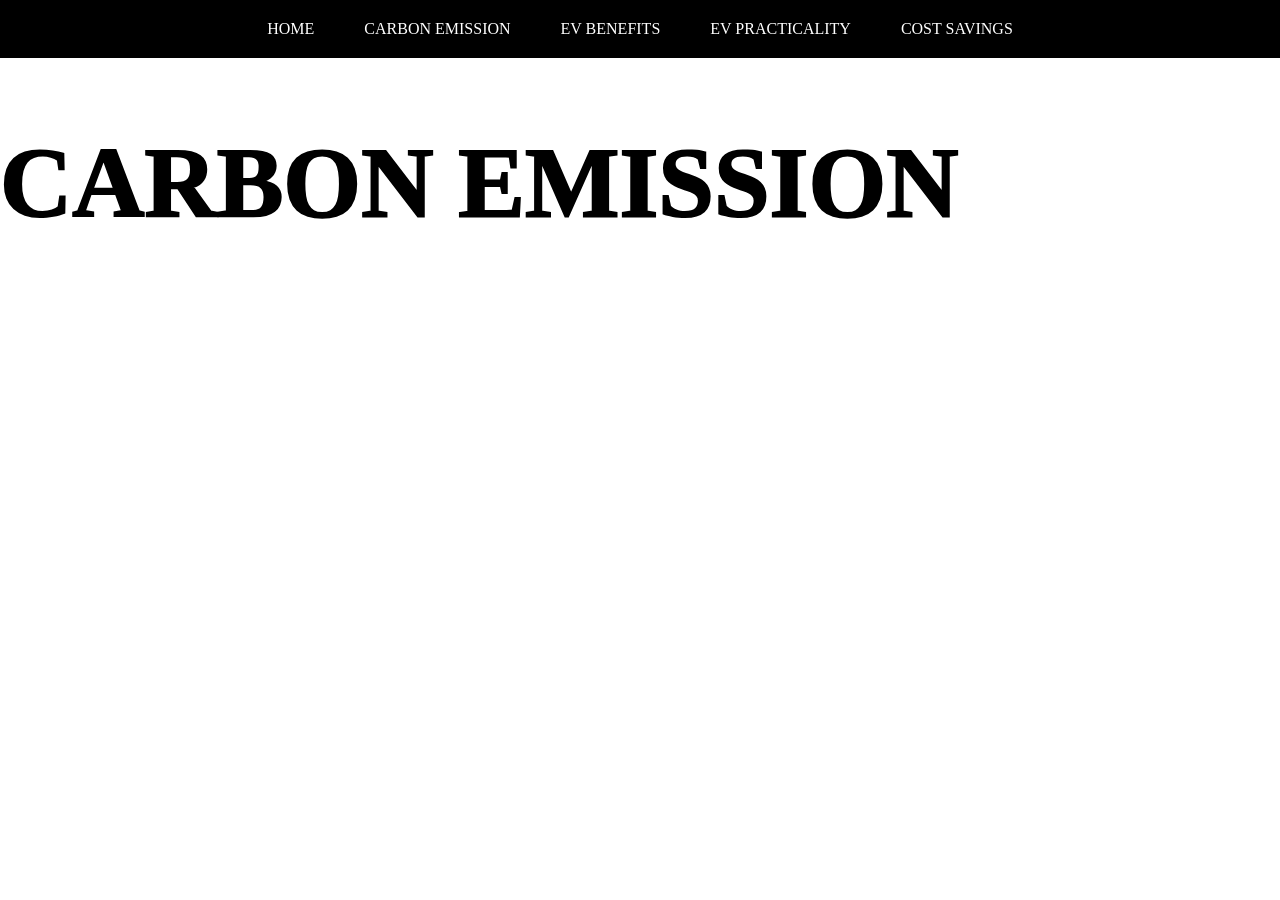
==== Carbon emission page.html @ c2d19cd2 "adding more pages and making the main page look better" ====
<!DOCTYPE html>
<html lang="en">
<head>
    <meta charset="UTF-8">
    <meta name="viewport" content="width=device-width, initial-scale=1.0">
    <link rel="stylesheet" href="Style.css">
    <title>Carbon Emission</title>
</head>
<body>
    <ul>
        <li><a href="">HOME</a></li>
        <li><a href="">CARBON EMISSION</a></li>
        <li><a href="">EV BENEFITS</a></li>
        <li><a href="">EV PRACTICALITY</a></li>
        <li><a href="">COST SAVINGS</a></li>
    </ul>
<div id="title-name" class="title-name"><h1 class="name">CARBON EMISSION</h1></div>
---- Style.css ----
body{
    margin: 0;
    padding:
}
ul{
    list-style-type: disc;
    margin: 0;;
    padding:0;
    overflow: hidden;
    background-color: rgb(0, 0, 0);
    display: flex;
    justify-content: center;
    gap: 10px;
}
li{
    margin:10px;
    float:left;
}

li a{
    display: block;
    color:rgb(255, 255, 255);
    text-align:end;
    padding: 10px;
    text-decoration:none;
}
img{
    width:100%;
    height: auto;
}
.into-part{
    width: 100%;
    height: auto;
    position: relative;
}

.png1{
    width: 100%;
    height: auto;
    display: block;
}

.overlaytxt{
    font-size: 25px;
    width: 1250px;
    position: absolute;
    top: 50%;
    left: 50%;
    transform: translate(-50%, -50%);
    color: white;
    text-align: center;
}
.title-name{
    font-size: 50px;
    -webkit-text-stroke: 2px black;
}
.subtitle-name{
    -webkit-text-stroke: 0.5px black;
}
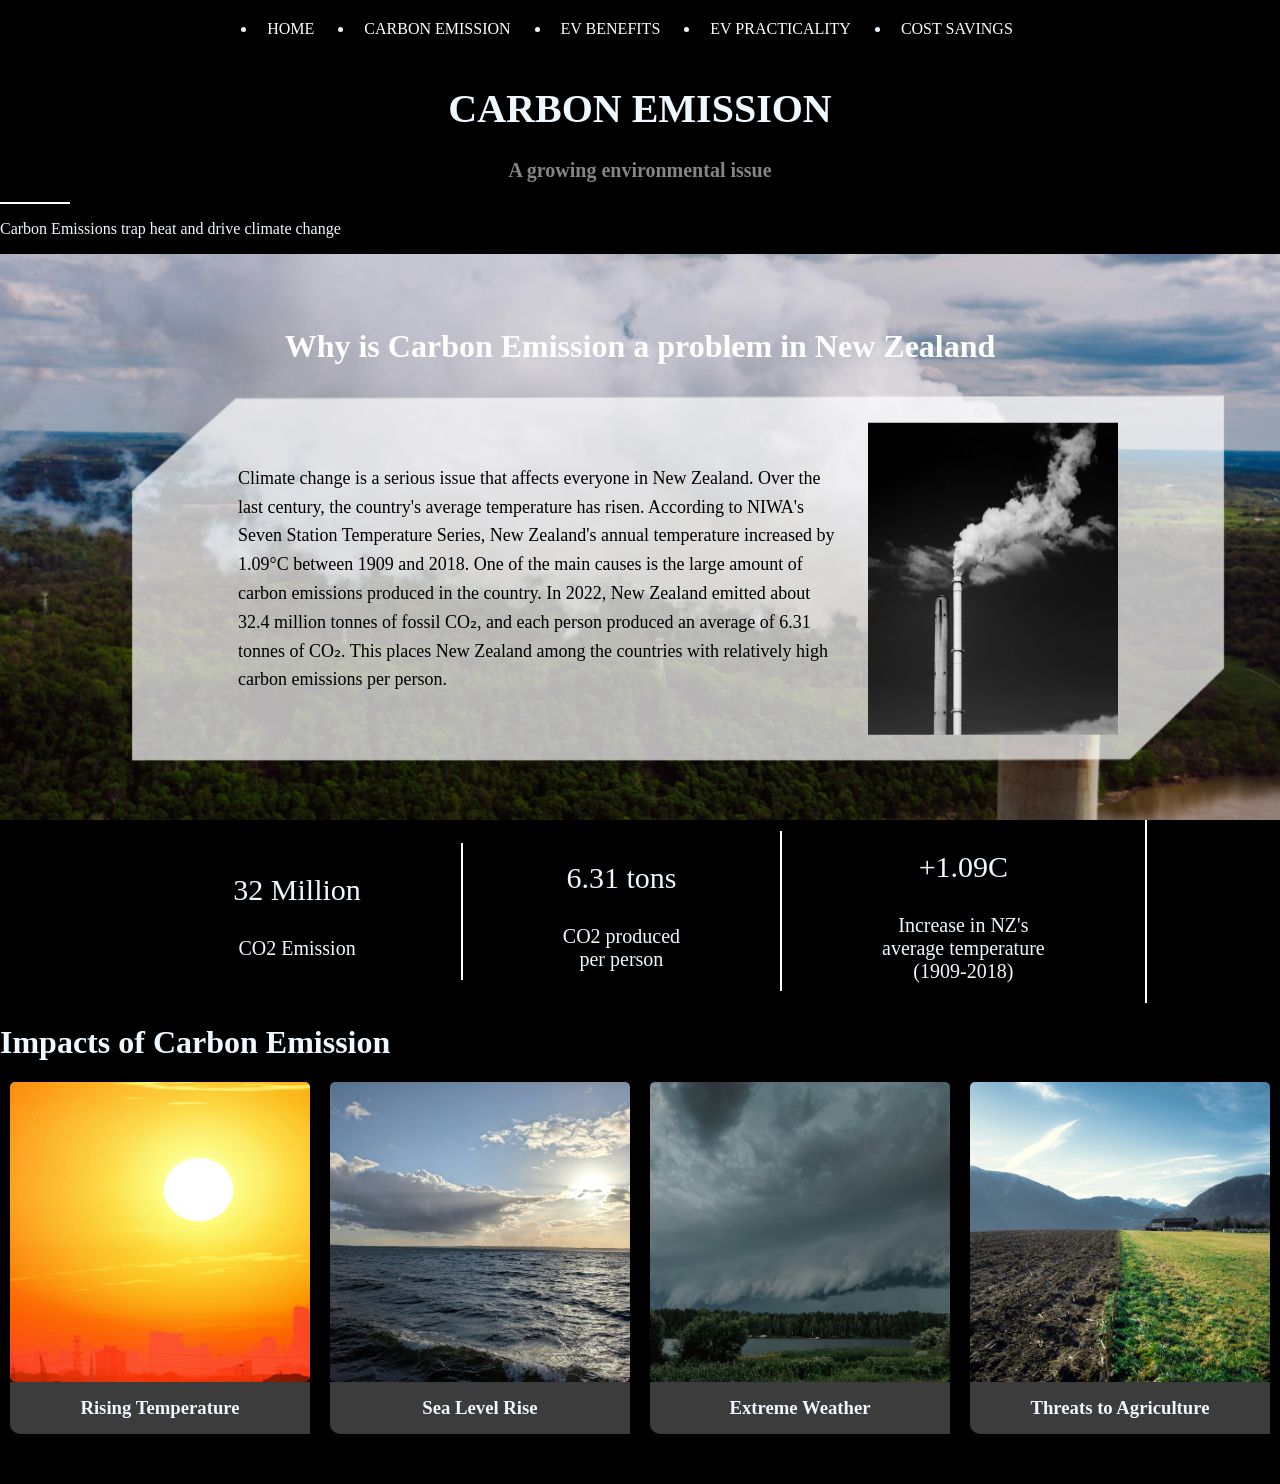
==== commit a6f80099: "adding links to the navigation system and making it work  and finishing the carbon emision page" ====
--- a/Carbon emission page.html
+++ b/Carbon emission page.html
@@ -3,15 +3,70 @@
 <head>
     <meta charset="UTF-8">
     <meta name="viewport" content="width=device-width, initial-scale=1.0">
-    <link rel="stylesheet" href="Style.css">
+    <link rel="stylesheet" href="Stylecarb.css">
     <title>Carbon Emission</title>
 </head>
 <body>
     <ul>
-        <li><a href="">HOME</a></li>
-        <li><a href="">CARBON EMISSION</a></li>
-        <li><a href="">EV BENEFITS</a></li>
+        <li><a href="index.html">HOME</a></li>
+        <li><a href="Carbon emission page.html">CARBON EMISSION</a></li>
+        <li><a href="EV Benefits.html">EV BENEFITS</a></li>
         <li><a href="">EV PRACTICALITY</a></li>
         <li><a href="">COST SAVINGS</a></li>
     </ul>
-<div id="title-name" class="title-name"><h1 class="name">CARBON EMISSION</h1></div>
+    <div class="title">
+        <h1 class="pg-title">CARBON EMISSION</h1>
+        <h3 class="pg-sub-title">A growing environmental issue</h3>
+    </div>
+    <div class="underline"></div>
+    <p>Carbon Emissions trap heat and drive climate change</p>
+    <div class="section">
+        <img class="bg" src="smokebg.jpg">
+        <div class="overlay">
+            <h1 class="title">Why is Carbon Emission a problem in New Zealand</h1>
+            <div class="content">
+                <img class="rectangle" src="rectangle.png">
+                <div class="card-content">
+                    <p>Climate change is a serious issue that affects everyone in New Zealand. Over the last century, the country's average temperature has risen. According to NIWA's Seven Station Temperature Series, New Zealand's annual temperature increased by 1.09°C between 1909 and 2018. One of the main causes is the large amount of carbon emissions produced in the country. In 2022, New Zealand emitted about 32.4 million tonnes of fossil CO₂, and each person produced an average of 6.31 tonnes of CO₂. This places New Zealand among the countries with relatively high carbon emissions per person.</p>
+                    <img class="smokeimg" src="smoke.jpg">
+                </div>
+            </div>
+        </div>
+    </div>
+    <div class="stats">
+        <div class="stat">
+            <p class="numbers">32 Million</p>
+            <p class="words">CO2 Emission<br></p>
+        </div>
+        <div class="stat">
+            <p class="numbers">6.31 tons</p>
+            <p class="words">CO2 produced<br>per person</p>
+        </div>
+        <div class="stat">
+            <p class="numbers">+1.09C</p>
+            <p class="words">Increase in NZ's<br>average temperature<br>(1909-2018)</p>
+        </div>
+    </div>
+    <div>
+        <h1>Impacts of Carbon Emission</h1>
+    
+    </div>
+    <div class="gallery-container">
+        <div class="gallery">
+            <img src="temperature.jpg">
+            <h3>Rising Temperature</h3>
+        </div>
+        <div class="gallery">
+            <img src="sea level.jpg">
+            <h3>Sea Level Rise</h3>
+        </div>    
+        <div class="gallery">
+            <img src="extreme weather.jpg">
+            <h3>Extreme Weather</h3>
+        </div>
+        <div class="gallery">
+            <img src="agriculture.jpg">
+            <h3>Threats to Agriculture</h3>
+        </div>
+    </div>
+    <P><br></P>
--- a/Stylecarb.css
+++ b/Stylecarb.css
@@ -0,0 +1,162 @@
+body{
+    margin: 0;
+    background-color: black; 
+    color: aliceblue;   
+}
+ul{
+    list-style-type: disc;
+    margin: 0;;
+    padding:0;
+    overflow: hidden;
+    background-color: rgb(0, 0, 0);
+    display: flex;
+    justify-content: center;
+    gap: 10px;
+}
+li{
+    margin:10px;
+    float:left;
+}
+
+li a{
+    display: block;
+    color:rgb(255, 255, 255);
+    text-align:end;
+    padding: 10px;
+    text-decoration:none;
+}
+
+
+
+
+
+
+.underline {
+width: 70px;
+height: 2px;
+background: white;
+margin-top: 8px;
+}
+
+
+.pg-title{
+    text-align: center;
+    font-size: 40px;
+}
+
+.pg-sub-title{
+    text-align: center;
+    font-size: 20px;
+    color: rgb(133, 133, 133);
+}
+.bg{
+    width: 100%;
+    height: auto;
+}
+
+
+.section {
+    position: relative;
+    width: 100%;
+}
+
+.bg{
+    width: 100%;
+    display: block;
+}
+
+.overlay {
+    position: absolute;
+    top: 50%;
+    left: 50%;
+    transform: translate(-50%, -50%);
+    width: 80%;
+    color: white;
+    text-align: center;
+}
+
+.overlay h1{
+    margin-bottom: 30px;
+}.benf-part{
+    width: 100%;
+    height: auto;
+    position: relative;
+}
+.content{
+    position: relative;
+    display:inline-block;
+}
+.rectangle{
+    width: 1100px;
+    display: block;
+}
+
+.card-content{
+    position: absolute;
+    top: 50%;
+    left: 50%;
+    transform: translate(-50%, -50%);
+
+    width: 80%;
+    display: flex;
+    justify-content: space-between;
+    align-items: center;
+    gap: 30px;
+}
+
+.card-content p{
+    width: 70%;
+    color: black;
+    font-size: 18px;
+    line-height: 1.6;
+    text-align: left;
+}
+
+.smokeimg{
+    width: 250px;
+    height: auto;
+}
+.rectangle{
+    opacity: 70%;
+}
+
+.numbers{
+    font-size: 30px;
+}
+.words{
+    font-size: 20px;
+}
+
+.stats{
+    display:flex;
+    align-items:center;
+    justify-content: center;
+}
+.stat{
+    padding-right: 100px;
+    padding-left: 100px;
+    text-align: center;
+    border-right: 2px solid white;
+}
+.gallery-container{
+    display: flex;
+    justify-content: center;
+    gap:20px;
+}
+.gallery{
+    display:inline-block;
+}
+.gallery img{
+    width: 300px;
+    height:300px;
+    object-fit:cover;
+    display: block;
+    border-radius: 5px;
+}
+.gallery h3{
+    margin:0;
+    padding: 15px;
+    background-color: rgb(60, 60, 60);
+    border-bottom-left-radius: 10px;
+    text-align: center;
+}
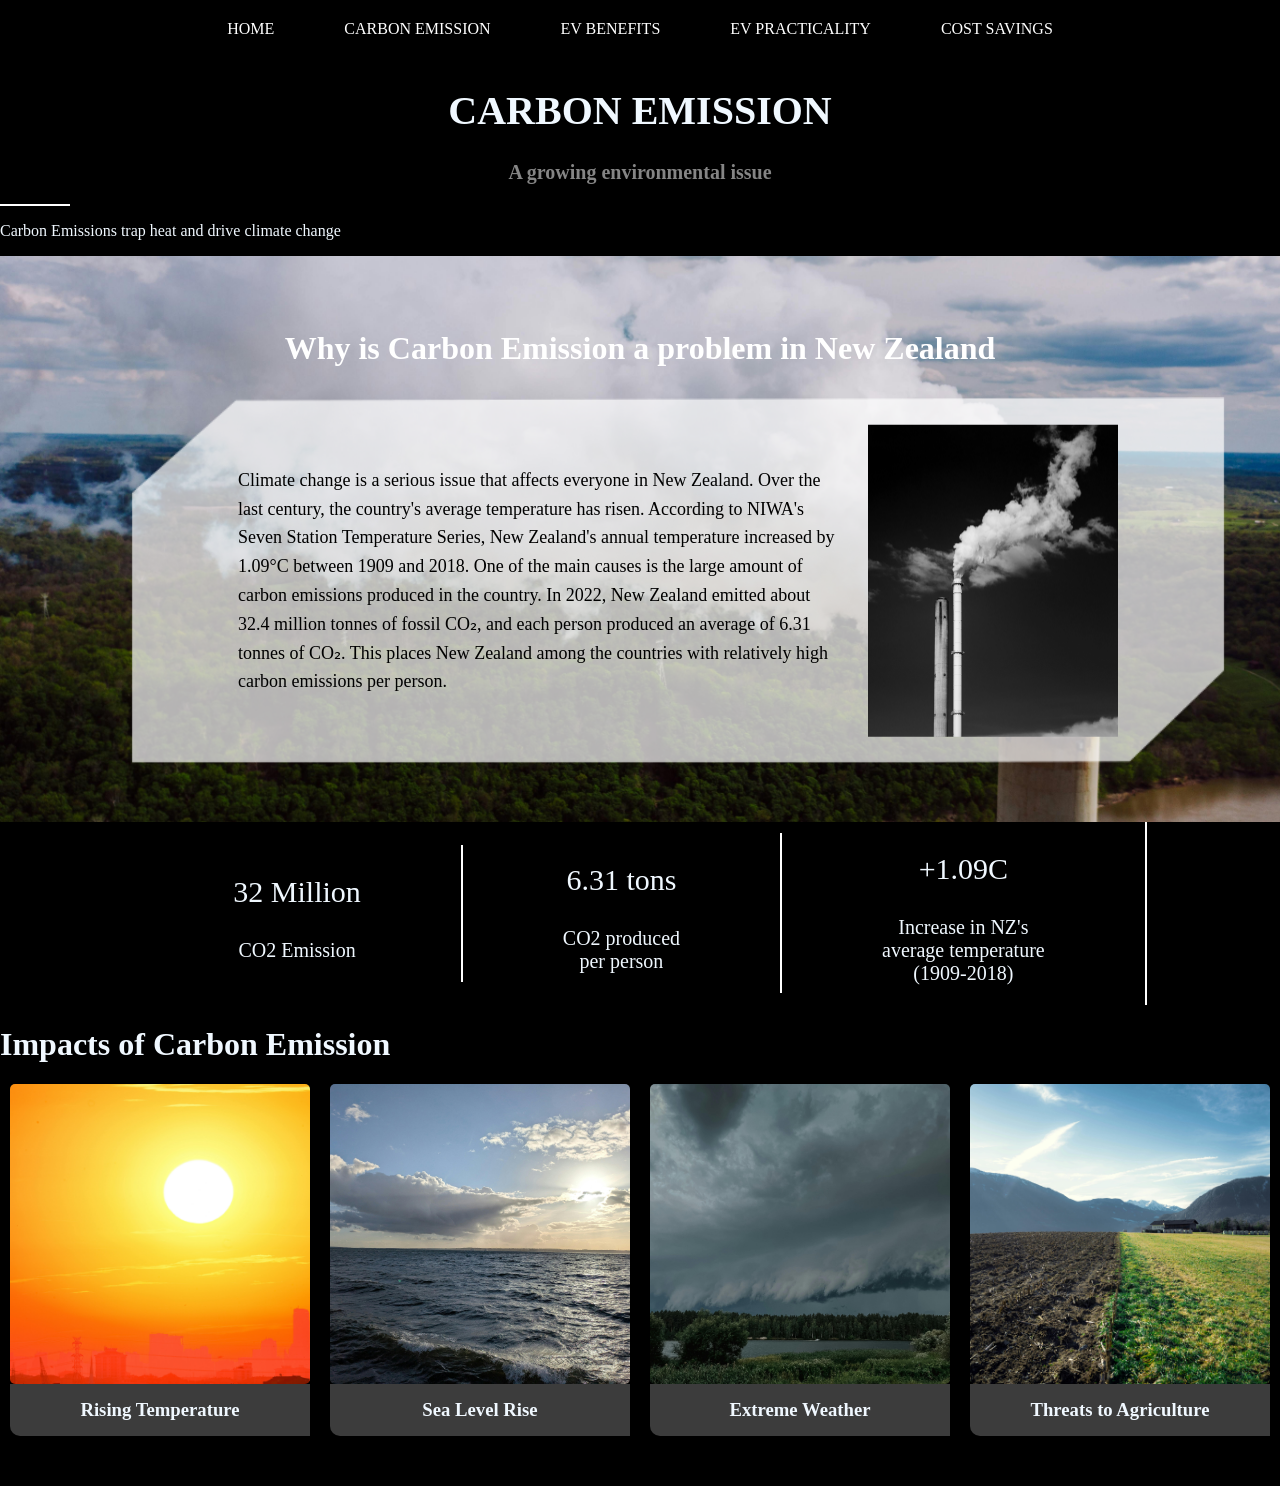
==== commit 3e7c714b: "improving the navigation bar adding hover effect to the navigation bar and make it hide and appear w" ====
--- a/Carbon emission page.html
+++ b/Carbon emission page.html
@@ -4,15 +4,16 @@
     <meta charset="UTF-8">
     <meta name="viewport" content="width=device-width, initial-scale=1.0">
     <link rel="stylesheet" href="Stylecarb.css">
+    <script src="indexJS.js"></script>
     <title>Carbon Emission</title>
 </head>
 <body>
-    <ul>
+    <ul class="navbar" id="navbar">
         <li><a href="index.html">HOME</a></li>
         <li><a href="Carbon emission page.html">CARBON EMISSION</a></li>
         <li><a href="EV Benefits.html">EV BENEFITS</a></li>
-        <li><a href="">EV PRACTICALITY</a></li>
-        <li><a href="">COST SAVINGS</a></li>
+        <li><a href="EV Practicality.html">EV PRACTICALITY</a></li>
+        <li><a href="Cost.html">COST SAVINGS</a></li>
     </ul>
     <div class="title">
         <h1 class="pg-title">CARBON EMISSION</h1>
--- a/Stylecarb.css
+++ b/Stylecarb.css
@@ -1,29 +1,50 @@
 body{
     margin: 0;
+    padding-top: 60px;
     background-color: black; 
     color: aliceblue;   
 }
 ul{
-    list-style-type: disc;
-    margin: 0;;
+    list-style-type: none;
+    margin: 0;
     padding:0;
-    overflow: hidden;
     background-color: rgb(0, 0, 0);
     display: flex;
     justify-content: center;
     gap: 10px;
+
+
+    position: fixed;
+    top: 0;
+    width: 100%;
+    z-index: 1;
+
+    transition: 
+        transform 0.4s ease,
+        opacity 0.4s ease,
+        filter 0.4s ease;
+    backdrop-filter: blur(10px);
 }
-li{
-    margin:10px;
-    float:left;
+
+.navbar.hide {
+    transform: translateY(-100%);
+    filter: blur(10px);
 }
 
 li a{
     display: block;
     color:rgb(255, 255, 255);
     text-align:end;
-    padding: 10px;
+    padding: 30px;
+    padding-top: 20px;
+    padding-bottom: 20px;
     text-decoration:none;
+    backdrop-filter: blur(10px);
+}
+
+li a:hover{
+    color: black;
+    background-color: rgb(252, 252, 252);
 }
 
 
@@ -77,7 +98,8 @@
 
 .overlay h1{
     margin-bottom: 30px;
-}.benf-part{
+}
+.benf-part{
     width: 100%;
     height: auto;
     position: relative;
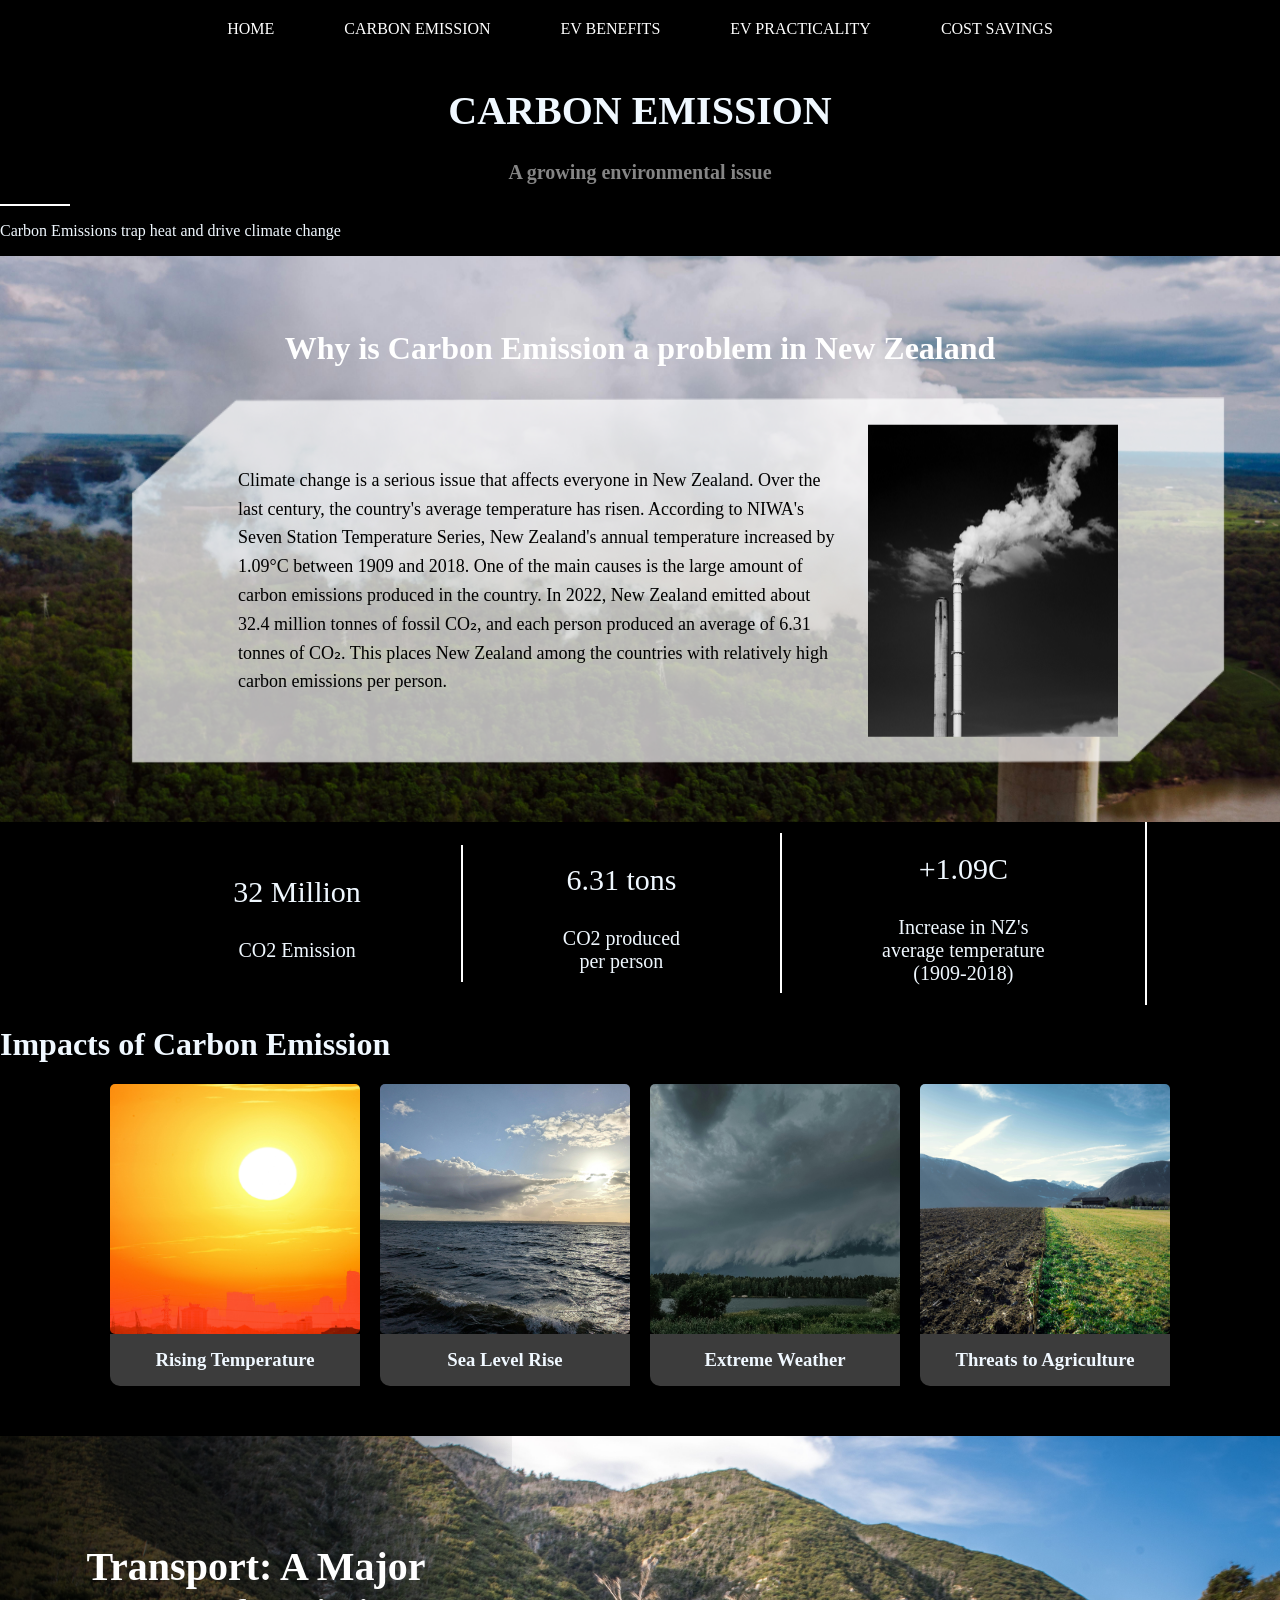
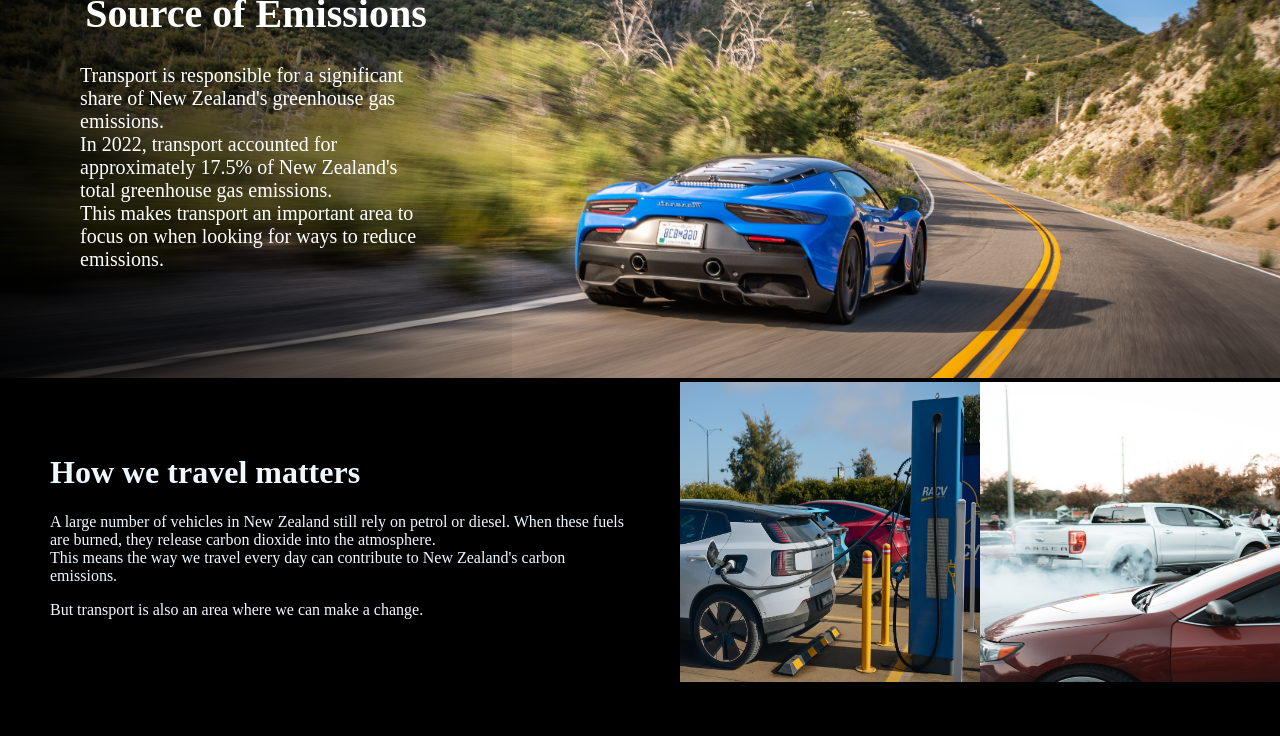
==== commit 549db716: "adding more information to carbon emission page adding more information to carbon emission page" ====
--- a/Carbon emission page.html
+++ b/Carbon emission page.html
@@ -56,18 +56,44 @@
         <div class="gallery">
             <img src="temperature.jpg">
             <h3>Rising Temperature</h3>
+            <p>Increasing greenhouse gas emissions trap more heat in the atmosphere, causing global temperatures to rise. In New Zealand, this can lead to hotter temperatures, more frequent heatwaves and changes in rainfall patterns.</p>
         </div>
         <div class="gallery">
             <img src="sea level.jpg">
             <h3>Sea Level Rise</h3>
+            <p>As the planet warms, glaciers and ice sheets melt and oceans expand. Rising sea levels increase the risk of coastal flooding and erosion, threatening homes, businesses, roads and other infrastructure in coastal communities.</p>
         </div>    
         <div class="gallery">
             <img src="extreme weather.jpg">
             <h3>Extreme Weather</h3>
+            <p>Climate change can increase the risk of some extreme weather events, including heavy rainfall, flooding and severe storms. These events can damage homes and infrastructure and disrupt people's lives and businesses.</p>
         </div>
         <div class="gallery">
             <img src="agriculture.jpg">
             <h3>Threats to Agriculture</h3>
+            <p>Changes in temperature and rainfall can make farming more difficult. Droughts, floods and changing growing conditions can reduce crop yields, affect livestock and create challenges for New Zealand's agricultural industry.</p>
         </div>
     </div>
-    <P><br></P>+    <P><br></P>
+    <div class="transport-carbon">
+        <img src="car.jpg">
+        <div class="overlay1">
+            <h1>Transport: A Major Source of Emissions</h1>
+            <p>Transport is responsible for a significant share of New Zealand's greenhouse gas emissions.<br>In 2022, transport accounted for approximately 17.5% of New Zealand's total greenhouse gas emissions.<br>This makes transport an important area to focus on when looking for ways to reduce emissions.</p>
+        </div>
+    </div>
+    <div class="transport-carbon1">
+        <div class="text">
+            <h1>How we travel matters</h1>
+            <p>A large number of vehicles in New Zealand still rely on petrol or diesel. When these fuels are burned, they release carbon dioxide into the atmosphere.<br>This means the way we travel every day can contribute to New Zealand's carbon emissions.</p>
+            <p>But transport is also an area where we can make a change.</p>
+        </div>  
+        <div class="ev"><img src="ev charg.jpg"></div>
+        <div class="Petrol"><img src="Petrol car.jpg"></div>
+    </div>
+
+
+
+    <P><br></P>
+</body>
+
--- a/Stylecarb.css
+++ b/Stylecarb.css
@@ -166,11 +166,13 @@
     gap:20px;
 }
 .gallery{
+    width: 250px;
     display:inline-block;
+    vertical-align: top;
 }
 .gallery img{
-    width: 300px;
-    height:300px;
+    width: 250px;
+    height:250px;
     object-fit:cover;
     display: block;
     border-radius: 5px;
@@ -182,3 +184,86 @@
     border-bottom-left-radius: 10px;
     text-align: center;
 }
+
+.gallery p{
+    margin:0;
+    padding:0 15px;
+    background-color: rgb(110, 112, 113);
+    color: aliceblue;
+
+    max-height: 0;
+    opacity: 0;
+    overflow: hidden;
+    transition: max-height 0.4s ease, opacity 0.4s ease, padding 0.4s ease;
+}
+.gallery:hover p{
+    max-height:150px;
+    padding: 15px;
+    opacity: 1;
+}
+
+.gallery:hover h3{
+    border-bottom-left-radius: 0px;
+}
+
+
+.transport-carbon{
+    width: 100%;
+    height: auto;
+    position: relative;
+}
+
+.transport-carbon img{
+    width:100%;
+}
+
+.overlay1{
+    position: absolute;
+    top: 0;
+    left: 0;
+    width:40%;
+    color: white;
+    box-sizing: border-box;
+    font-size: 20px;
+    text-align: left;
+    background:linear-gradient(
+        to right,
+        rgba(0, 0, 0, 0.85),
+        rgba(0, 0, 0, 0.65),
+        rgba(0, 0, 0, 0.45),
+        rgba(0, 0, 0, 0.05)       
+    );
+    padding: 80px;
+    padding-bottom:90px;
+}
+.overlay1 h1{
+    text-align: center;
+
+}
+
+
+.transport-carbon1 {
+    display: flex;
+    align-items: center;
+    justify-content: space-between;
+}
+.text {
+    width: 50%;
+    padding-left: 50px;
+    padding-right: 50px;
+}
+.transport-carbon1 img {
+    width: 300px;
+    height: 300px;
+    background:linear-gradient(
+        to right,
+        rgba(247, 245, 245, 0.85),
+        rgba(237, 236, 236, 0.65),
+        rgba(249, 247, 247, 0.45),
+        rgba(248, 246, 246, 0.05)       
+    );
+}
+
+
+
+
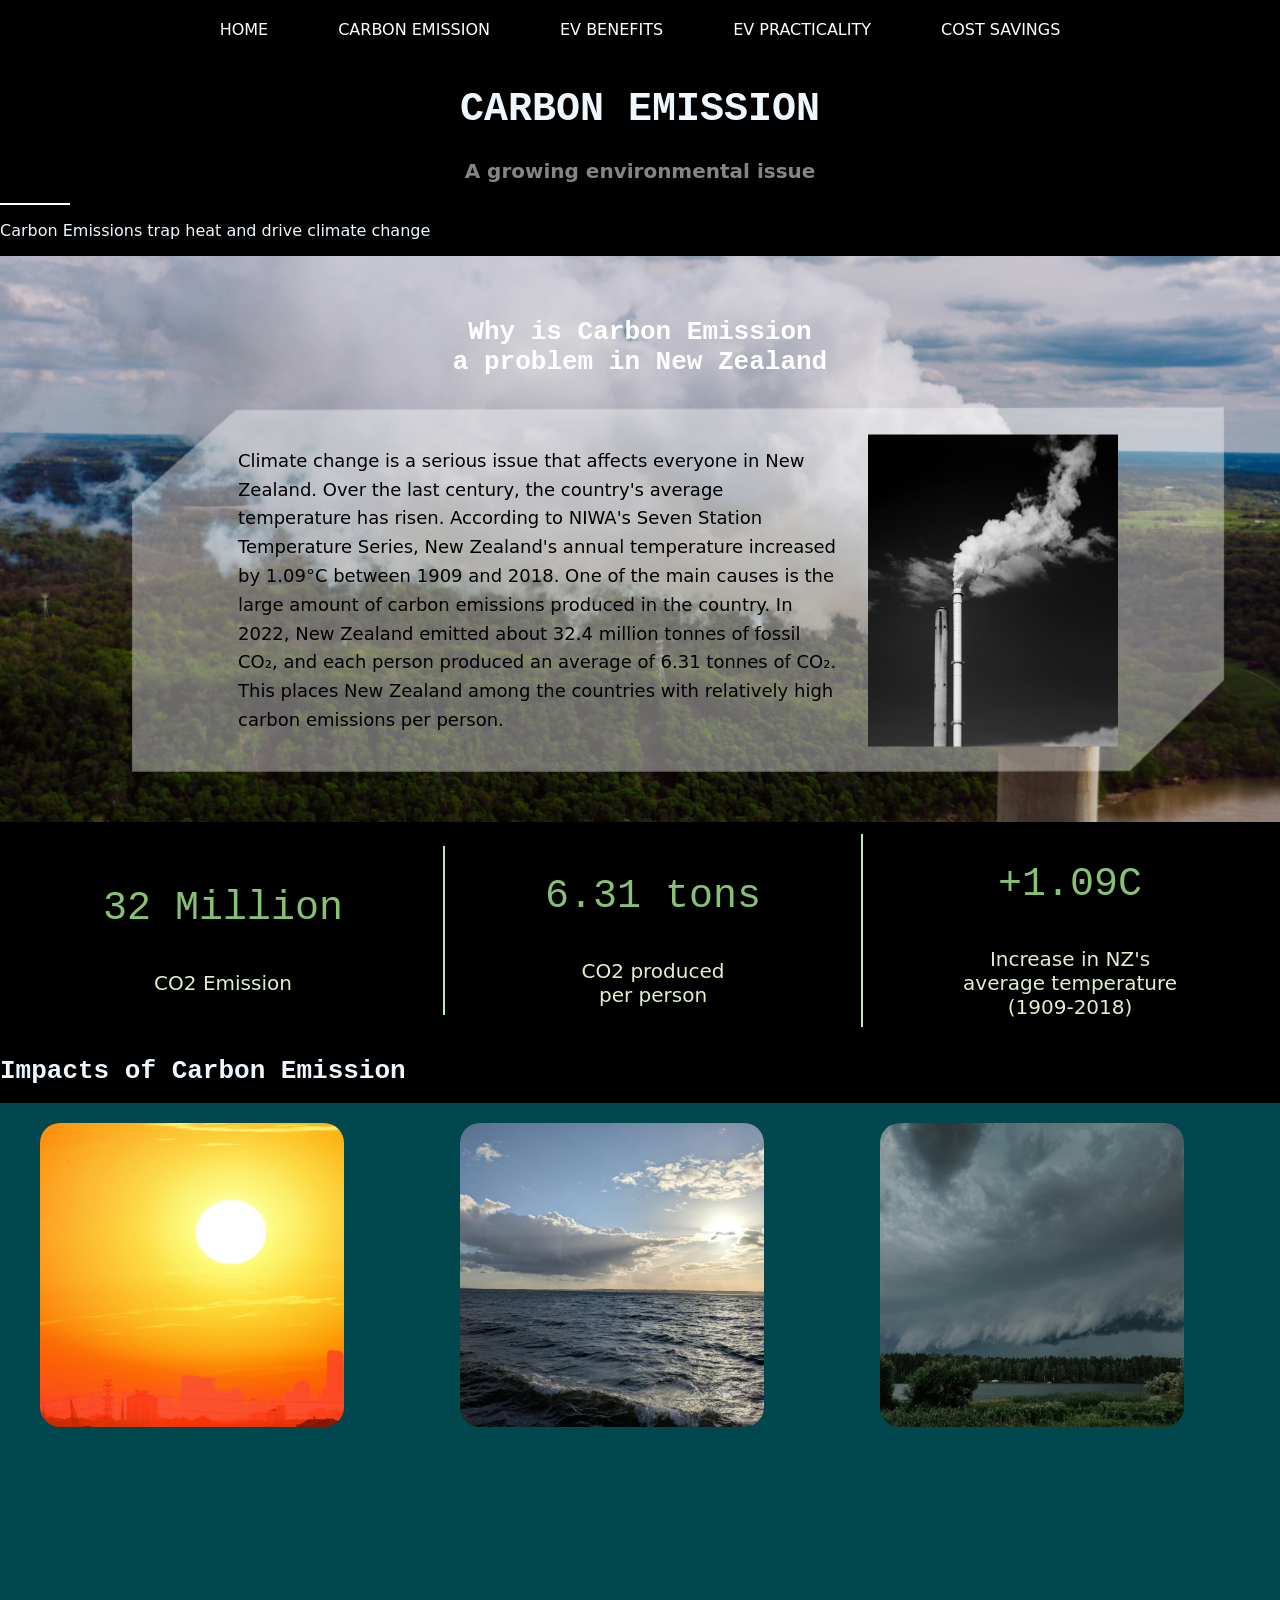
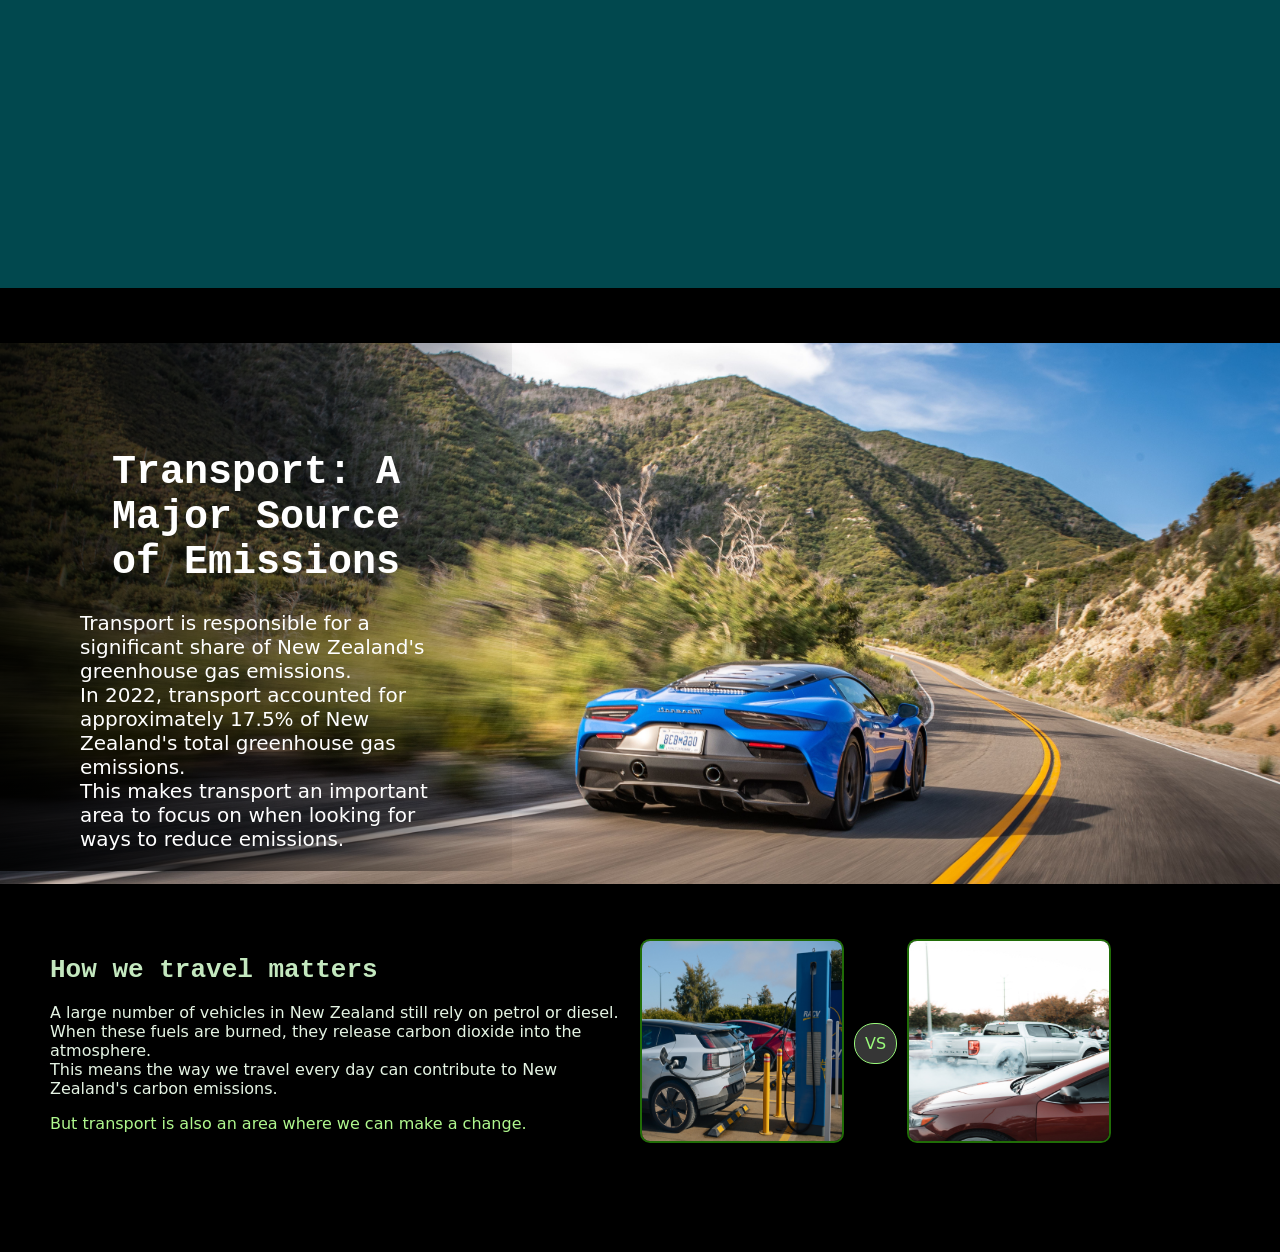
==== commit 35d97be4: "adding a slider to the gallery in carbon emission page" ====
--- a/Carbon emission page.html
+++ b/Carbon emission page.html
@@ -24,7 +24,7 @@
     <div class="section">
         <img class="bg" src="smokebg.jpg">
         <div class="overlay">
-            <h1 class="title">Why is Carbon Emission a problem in New Zealand</h1>
+            <h1 class="title">Why is Carbon Emission <br>a problem in New Zealand</h1>
             <div class="content">
                 <img class="rectangle" src="rectangle.png">
                 <div class="card-content">
@@ -52,28 +52,45 @@
         <h1>Impacts of Carbon Emission</h1>
     
     </div>
-    <div class="gallery-container">
-        <div class="gallery">
-            <img src="temperature.jpg">
-            <h3>Rising Temperature</h3>
-            <p>Increasing greenhouse gas emissions trap more heat in the atmosphere, causing global temperatures to rise. In New Zealand, this can lead to hotter temperatures, more frequent heatwaves and changes in rainfall patterns.</p>
-        </div>
-        <div class="gallery">
-            <img src="sea level.jpg">
-            <h3>Sea Level Rise</h3>
-            <p>As the planet warms, glaciers and ice sheets melt and oceans expand. Rising sea levels increase the risk of coastal flooding and erosion, threatening homes, businesses, roads and other infrastructure in coastal communities.</p>
-        </div>    
-        <div class="gallery">
-            <img src="extreme weather.jpg">
-            <h3>Extreme Weather</h3>
-            <p>Climate change can increase the risk of some extreme weather events, including heavy rainfall, flooding and severe storms. These events can damage homes and infrastructure and disrupt people's lives and businesses.</p>
-        </div>
-        <div class="gallery">
-            <img src="agriculture.jpg">
-            <h3>Threats to Agriculture</h3>
-            <p>Changes in temperature and rainfall can make farming more difficult. Droughts, floods and changing growing conditions can reduce crop yields, affect livestock and create challenges for New Zealand's agricultural industry.</p>
+
+    <div class="gallery-part">
+        <img src="gallerybg.png" class="gallerybg">
+        <div class="slider">
+            <div class="gallery-container">
+                <div class="gallery">
+                    <img src="temperature.jpg">
+                    <div class="galleryinfo">
+                        <h3>Rising Temperature</h3>
+                        <p>Increasing greenhouse gas emissions trap more heat in the atmosphere, causing global temperatures to rise. In New Zealand, this can lead to hotter temperatures, more frequent heatwaves and changes in rainfall patterns.</p>
+                    </div>
+                </div>
+                <div class="gallery">
+                    <img src="sea level.jpg">
+                    <div class="galleryinfo">
+                        <h3>Sea Level Rise</h3>
+                        <p>As the planet warms, glaciers and ice sheets melt and oceans expand. Rising sea levels increase the risk of coastal flooding and erosion, threatening homes, businesses, roads and other infrastructure in coastal communities.</p>
+                    </div>    
+                </div>
+                <div class="gallery">
+                    <img src="extreme weather.jpg">
+                    <div class="galleryinfo">
+                        <h3>Extreme Weather</h3>
+                        <p>Climate change can increase the risk of some extreme weather events, including heavy rainfall, flooding and severe storms. These events can damage homes and infrastructure and disrupt people's lives and businesses.</p>
+                    </div>
+                </div>
+                <div class="gallery">
+                    <img src="agriculture.jpg">
+                    <div class="galleryinfo">
+                        <h3>Threats to Agriculture</h3>
+                        <p>Changes in temperature and rainfall can make farming more difficult. Droughts, floods and changing growing conditions can reduce crop yields, affect livestock and create challenges for New Zealand's agricultural industry.</p>
+                    </div>
+                </div>
+            </div>
         </div>
     </div>
+
+
+
     <P><br></P>
     <div class="transport-carbon">
         <img src="car.jpg">
@@ -85,10 +102,11 @@
     <div class="transport-carbon1">
         <div class="text">
             <h1>How we travel matters</h1>
-            <p>A large number of vehicles in New Zealand still rely on petrol or diesel. When these fuels are burned, they release carbon dioxide into the atmosphere.<br>This means the way we travel every day can contribute to New Zealand's carbon emissions.</p>
-            <p>But transport is also an area where we can make a change.</p>
+            <p class="transport-carbon1-t1">A large number of vehicles in New Zealand still rely on petrol or diesel. When these fuels are burned, they release carbon dioxide into the atmosphere.<br>This means the way we travel every day can contribute to New Zealand's carbon emissions.</p>
+            <p class="transport-carbon1-t2">But transport is also an area where we can make a change.</p>
         </div>  
         <div class="ev"><img src="ev charg.jpg"></div>
+        <span class="vs">VS</span>
         <div class="Petrol"><img src="Petrol car.jpg"></div>
     </div>
 
--- a/Stylecarb.css
+++ b/Stylecarb.css
@@ -3,7 +3,13 @@
     padding-top: 60px;
     background-color: black; 
     color: aliceblue;   
-}
+    font-family:system-ui, -apple-system, BlinkMacSystemFont, 'Segoe UI', Roboto, Oxygen, Ubuntu, Cantarell, 'Open Sans', 'Helvetica Neue', sans-serif;
+
+}
+h1, h2 {
+    font-family:monospace;
+}
+
 ul{
     list-style-type: none;
     margin: 0;
@@ -62,12 +68,12 @@
 
 .pg-title{
     text-align: center;
-    font-size: 40px;
+    font-size: clamp(15px, 3.5vw, 40px);
 }
 
 .pg-sub-title{
     text-align: center;
-    font-size: 20px;
+    font-size: clamp(10px, 1.7vw, 20px);
     color: rgb(133, 133, 133);
 }
 .bg{
@@ -94,6 +100,7 @@
     width: 80%;
     color: white;
     text-align: center;
+    
 }
 
 .overlay h1{
@@ -109,7 +116,7 @@
     display:inline-block;
 }
 .rectangle{
-    width: 1100px;
+    width: clamp(300px, 95vw, 1100px);
     display: block;
 }
 
@@ -129,82 +136,117 @@
 .card-content p{
     width: 70%;
     color: black;
-    font-size: 18px;
+    font-size: clamp(9px, 1.65vw, 18px);
     line-height: 1.6;
     text-align: left;
 }
 
 .smokeimg{
-    width: 250px;
+    width:clamp(50px, 21vw, 250px);
     height: auto;
 }
 .rectangle{
-    opacity: 70%;
+    opacity: 40%;
 }
 
 .numbers{
-    font-size: 30px;
+    font-size: clamp(15px, 3.2vw, 40px);
+    font-family: monospace;
+    color:rgb(133, 194, 115);
 }
 .words{
-    font-size: 20px;
+    font-size: clamp(8px, 1.7vw, 20px);
 }
 
 .stats{
     display:flex;
     align-items:center;
     justify-content: center;
+
 }
 .stat{
-    padding-right: 100px;
-    padding-left: 100px;
-    text-align: center;
-    border-right: 2px solid white;
+    padding-right: clamp(40px, 8.3vw, 100px);
+    padding-left: clamp(40px, 8.3vw, 100px);
+    text-align: center;
+    color:rgb(225, 239, 202);
+    border-right: 2px solid rgb(191, 233, 189);
+}
+.stat:last-child{
+    border-right: none;
+}
+
+
+
+
+.gallery-part{
+    width: 100%;
+    height: auto;
+    position: relative;
+}
+.slider{
+    position: absolute;
+    top: 0;
+    left: 0;
+}
+.gallerybg{
+    width:100%;
+}
+
+
+
+.slider{
+    width: 100%;
+    display: flex;
+    align-items: center;
+    gap: clamp(8px, 1.7vw, 20px);
+    box-sizing: border-box;
+    padding: 20px;
 }
 .gallery-container{
     display: flex;
-    justify-content: center;
-    gap:20px;
-}
+    gap:clamp(8px, 1.7vw, 20px);
+    width:100%;
+    overflow-x: auto;
+}
+.gallery-container::-webkit-scrollbar {
+    display: none;
+}
+
 .gallery{
-    width: 250px;
-    display:inline-block;
-    vertical-align: top;
+    position: relative;
+    flex: 0 0 calc((100% - 40px) / 3);
+    box-sizing: border-box;
+    padding-left: 20px;
 }
 .gallery img{
-    width: 250px;
-    height:250px;
+    width: 80%;
+    aspect-ratio: 1 / 1;
     object-fit:cover;
     display: block;
-    border-radius: 5px;
-}
-.gallery h3{
-    margin:0;
-    padding: 15px;
-    background-color: rgb(60, 60, 60);
-    border-bottom-left-radius: 10px;
-    text-align: center;
-}
-
-.gallery p{
-    margin:0;
-    padding:0 15px;
-    background-color: rgb(110, 112, 113);
-    color: aliceblue;
-
-    max-height: 0;
-    opacity: 0;
-    overflow: hidden;
-    transition: max-height 0.4s ease, opacity 0.4s ease, padding 0.4s ease;
-}
-.gallery:hover p{
-    max-height:150px;
-    padding: 15px;
-    opacity: 1;
-}
-
-.gallery:hover h3{
-    border-bottom-left-radius: 0px;
-}
+    border-radius: 20px;
+}
+
+
+.gallery:hover img{
+    transform: scale(1.25);
+}
+
+.galleryinfo{
+    width: 80%;
+    box-sizing: border-box;
+    transition: opacity 0.4s ease;
+    opacity:0;
+    padding:20px;
+}
+.gallery:hover .galleryinfo{
+    opacity:1;
+}
+
+
+
+
+
+
 
 
 .transport-carbon{
@@ -224,7 +266,7 @@
     width:40%;
     color: white;
     box-sizing: border-box;
-    font-size: 20px;
+    font-size: clamp(8px, 1.7vw, 20px);
     text-align: left;
     background:linear-gradient(
         to right,
@@ -233,8 +275,8 @@
         rgba(0, 0, 0, 0.45),
         rgba(0, 0, 0, 0.05)       
     );
-    padding: 80px;
-    padding-bottom:90px;
+    padding: clamp(30px, 6.7vw, 80px);
+    padding-bottom: 0px;
 }
 .overlay1 h1{
     text-align: center;
@@ -245,25 +287,37 @@
 .transport-carbon1 {
     display: flex;
     align-items: center;
-    justify-content: space-between;
+    width: 100%;
+    box-sizing: border-box;
+    padding: 50px;
 }
 .text {
     width: 50%;
-    padding-left: 50px;
-    padding-right: 50px;
 }
 .transport-carbon1 img {
-    width: 300px;
-    height: 300px;
-    background:linear-gradient(
-        to right,
-        rgba(247, 245, 245, 0.85),
-        rgba(237, 236, 236, 0.65),
-        rgba(249, 247, 247, 0.45),
-        rgba(248, 246, 246, 0.05)       
-    );
-}
-
-
-
-
+    width: 200px;
+    height: 200px;
+    border-radius: 10px;
+    border: solid rgb(32, 108, 7) 2px;
+}
+
+
+.vs{
+    color:rgb(153, 249, 122);
+    margin:10px;
+    padding:10px;
+    border: solid rgb(153, 249, 122) 1.5px;
+    border-radius: 20px;
+    background-color: rgb(54, 54, 54);
+    
+}
+.transport-carbon1-t1{
+    color: rgb(229, 244, 228);
+}
+.text h1{
+    color: rgb(196, 232, 191);
+}
+.transport-carbon1-t2{
+    color: rgb(176, 248, 142);
+}
+
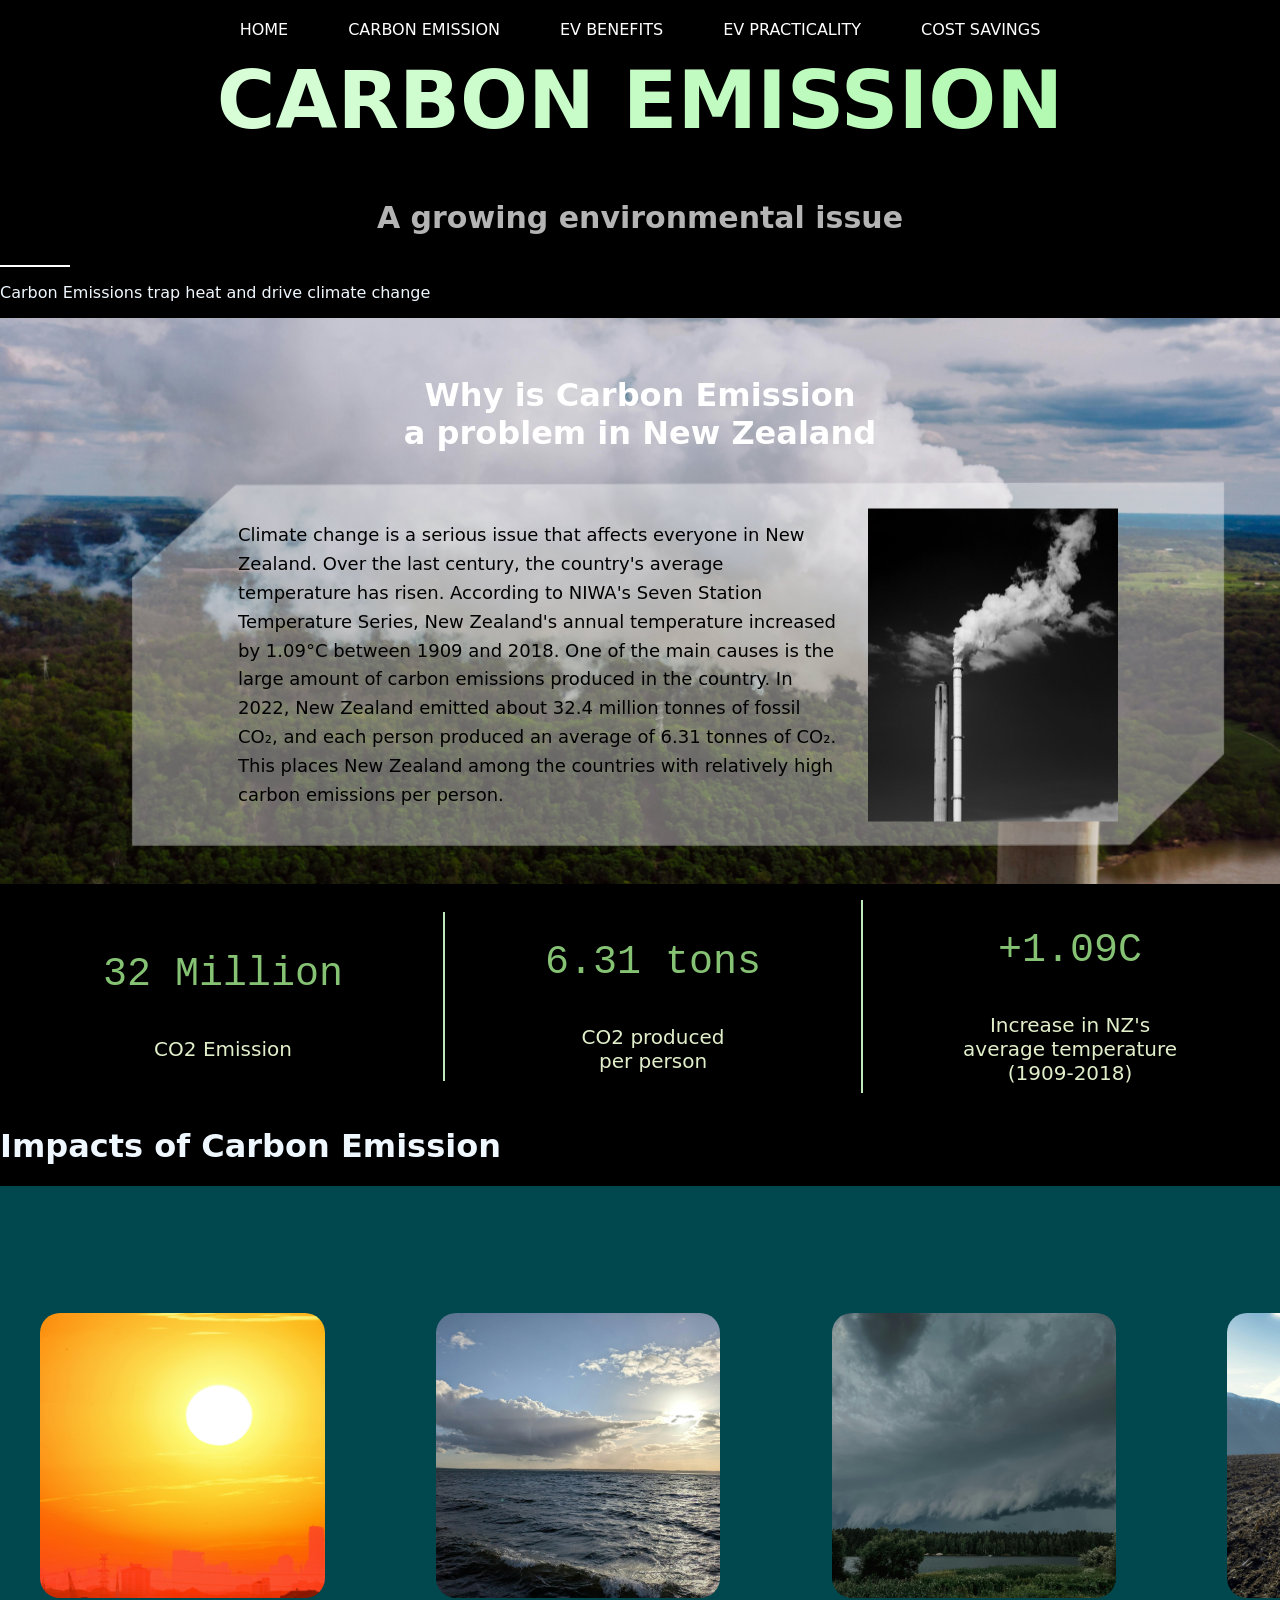
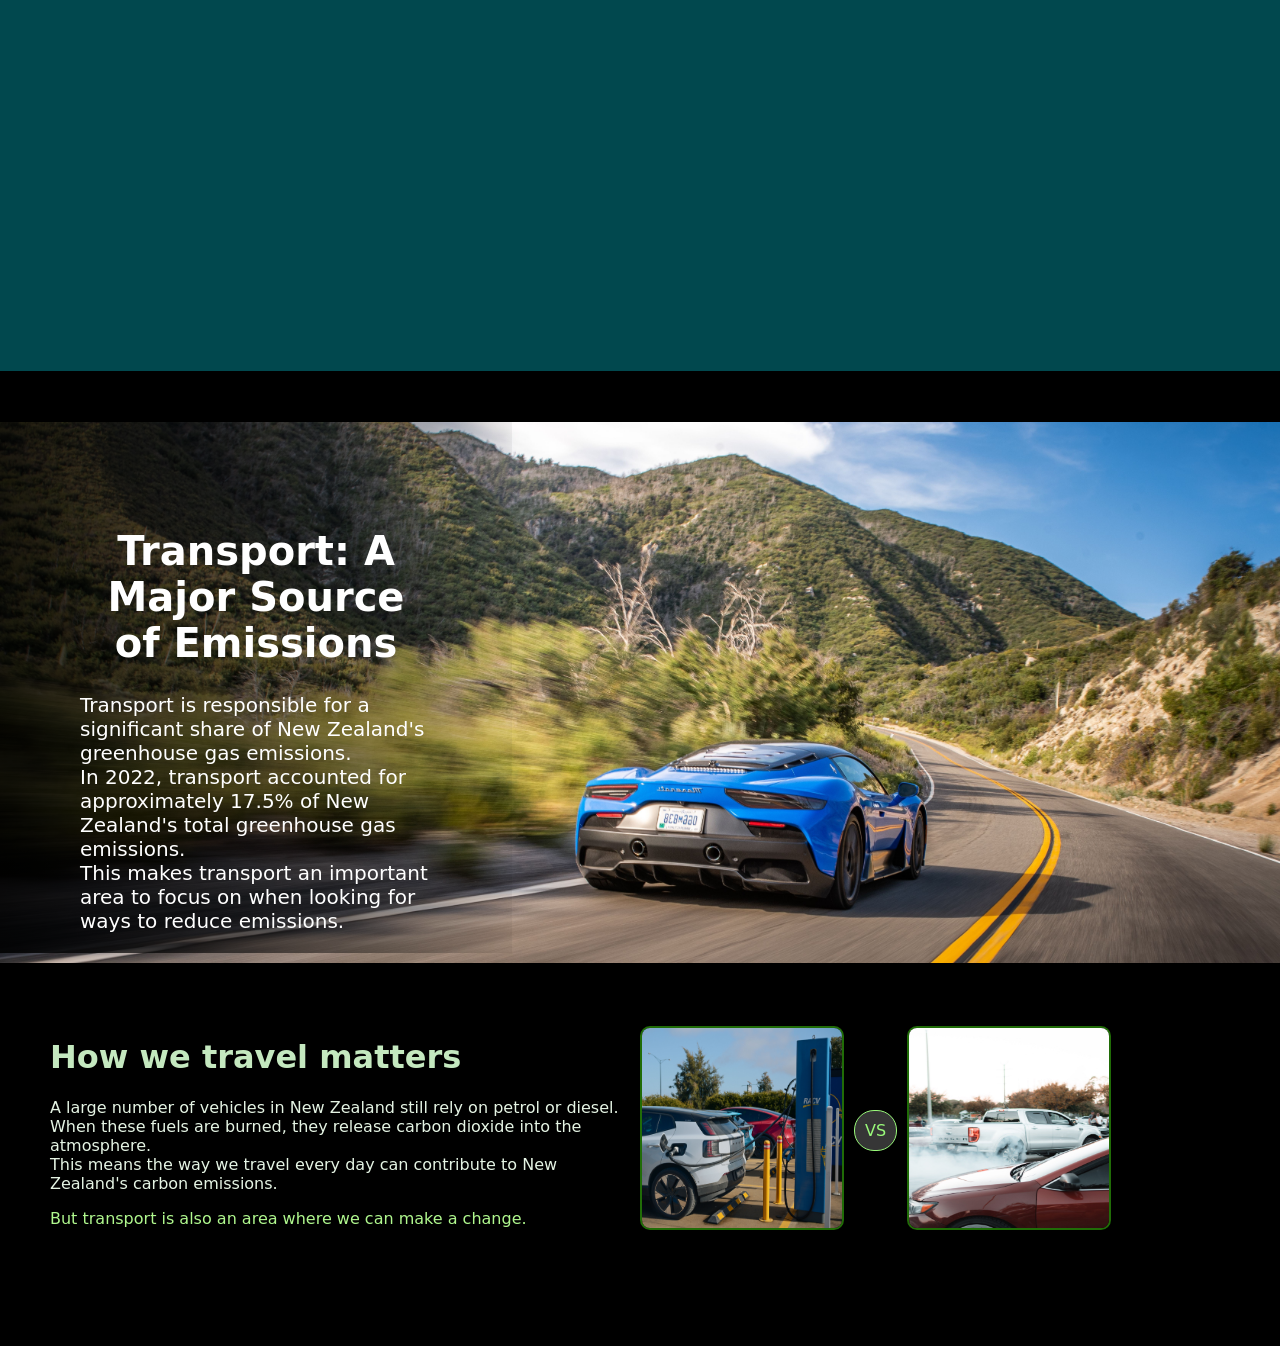
==== commit f223677e: "Making 1 stylesheet Removing the sub style sheet by adding all of them in to 1 style sheet. Chnaging" ====
--- a/Carbon emission page.html
+++ b/Carbon emission page.html
@@ -3,7 +3,7 @@
 <head>
     <meta charset="UTF-8">
     <meta name="viewport" content="width=device-width, initial-scale=1.0">
-    <link rel="stylesheet" href="Stylecarb.css">
+    <link rel="stylesheet" href="Style.css">
     <script src="indexJS.js"></script>
     <title>Carbon Emission</title>
 </head>
@@ -15,18 +15,18 @@
         <li><a href="EV Practicality.html">EV PRACTICALITY</a></li>
         <li><a href="Cost.html">COST SAVINGS</a></li>
     </ul>
-    <div class="title">
-        <h1 class="pg-title">CARBON EMISSION</h1>
-        <h3 class="pg-sub-title">A growing environmental issue</h3>
+    <div class="ce-title">
+        <h1 class="ce-pg-title">CARBON EMISSION</h1>
+        <h3 class="ce-pg-sub-title">A growing environmental issue</h3>
     </div>
     <div class="underline"></div>
     <p>Carbon Emissions trap heat and drive climate change</p>
-    <div class="section">
-        <img class="bg" src="smokebg.jpg">
-        <div class="overlay">
-            <h1 class="title">Why is Carbon Emission <br>a problem in New Zealand</h1>
-            <div class="content">
-                <img class="rectangle" src="rectangle.png">
+    <div class="carbem-section">
+        <img class="carbem-bg" src="smokebg.jpg">
+        <div class="carbem-overlay">
+            <h1 class="carbem-title">Why is Carbon Emission <br>a problem in New Zealand</h1>
+            <div class="carbem-content">
+                <img class="carbem-rectangle" src="rectangle.png">
                 <div class="card-content">
                     <p>Climate change is a serious issue that affects everyone in New Zealand. Over the last century, the country's average temperature has risen. According to NIWA's Seven Station Temperature Series, New Zealand's annual temperature increased by 1.09°C between 1909 and 2018. One of the main causes is the large amount of carbon emissions produced in the country. In 2022, New Zealand emitted about 32.4 million tonnes of fossil CO₂, and each person produced an average of 6.31 tonnes of CO₂. This places New Zealand among the countries with relatively high carbon emissions per person.</p>
                     <img class="smokeimg" src="smoke.jpg">
@@ -58,28 +58,36 @@
         <div class="slider">
             <div class="gallery-container">
                 <div class="gallery">
-                    <img src="temperature.jpg">
+                    <div class="gallery-image">
+                        <img src="temperature.jpg">
+                    </div>
                     <div class="galleryinfo">
                         <h3>Rising Temperature</h3>
                         <p>Increasing greenhouse gas emissions trap more heat in the atmosphere, causing global temperatures to rise. In New Zealand, this can lead to hotter temperatures, more frequent heatwaves and changes in rainfall patterns.</p>
                     </div>
                 </div>
                 <div class="gallery">
-                    <img src="sea level.jpg">
+                    <div class="gallery-image">
+                        <img src="sea level.jpg">
+                    </div>
                     <div class="galleryinfo">
                         <h3>Sea Level Rise</h3>
                         <p>As the planet warms, glaciers and ice sheets melt and oceans expand. Rising sea levels increase the risk of coastal flooding and erosion, threatening homes, businesses, roads and other infrastructure in coastal communities.</p>
                     </div>    
                 </div>
                 <div class="gallery">
-                    <img src="extreme weather.jpg">
+                    <div class="gallery-image">
+                        <img src="extreme weather.jpg">
+                    </div>
                     <div class="galleryinfo">
                         <h3>Extreme Weather</h3>
                         <p>Climate change can increase the risk of some extreme weather events, including heavy rainfall, flooding and severe storms. These events can damage homes and infrastructure and disrupt people's lives and businesses.</p>
                     </div>
                 </div>
                 <div class="gallery">
-                    <img src="agriculture.jpg">
+                    <div class="gallery-image">
+                        <img src="agriculture.jpg">
+                    </div>
                     <div class="galleryinfo">
                         <h3>Threats to Agriculture</h3>
                         <p>Changes in temperature and rainfall can make farming more difficult. Droughts, floods and changing growing conditions can reduce crop yields, affect livestock and create challenges for New Zealand's agricultural industry.</p>
--- a/Style.css
+++ b/Style.css
@@ -0,0 +1,1070 @@
+body{
+    margin: 0;
+    width: 100%;
+    background-color: black; 
+    color: aliceblue;  
+    overflow-x: hidden;
+    font-family:system-ui, -apple-system, BlinkMacSystemFont, 'Segoe UI', Roboto, Oxygen, Ubuntu, Cantarell, 'Open Sans', 'Helvetica Neue', sans-serif;
+}
+
+.navbar{
+    list-style-type: none;
+    margin: 0;
+    padding:0;
+    background-color: rgb(0, 0, 0);
+    display: flex;
+    justify-content: center;
+
+    position: fixed;
+    top: 0;
+    width: 100%;
+    z-index: 1;
+
+    transition: 
+        transform 0.4s ease,
+        opacity 0.4s ease,
+        filter 0.4s ease;
+    backdrop-filter: blur(10px);
+}
+    
+.navbar.hide {
+    transform: translateY(-100%);
+    filter: blur(10px);
+}
+
+.mobile-menu-button.hide {
+    opacity: 0;
+}
+
+.mobile-menu-button {
+    display: none;
+}
+
+.mobile-menu {
+    display: none;
+}
+
+@media (max-width: 768px) {
+    .navbar {
+        display: none;
+    }
+
+    .mobile-menu-button {
+    position: fixed;
+    top: 25px;
+    right: 25px;
+    width: 50px;
+    height: 50px;
+    background: transparent;
+    font-size: 26px;
+    z-index: 1000;
+    border: none;
+
+    display: flex;
+    flex-direction: column;
+    justify-content: center;
+    align-items: center;
+    gap: 7px;
+
+    }
+
+    .mobile-menu-button span {
+        width: 30px;
+        height: 2px;
+        background: white;
+        transition: 
+            transform 0.4s ease,
+            opacity 0.4s ease;
+    }
+
+
+    .mobile-menu-button.active span:first-child {
+        transform: translateY(9px) rotate(45deg);
+    }
+    .mobile-menu-button.active span:nth-child(2) {
+        opacity: 0;
+    }
+    .mobile-menu-button.active span:last-child {
+        transform: translateY(-9px) rotate(-45deg);
+    }
+
+    .mobile-menu{
+        position: fixed;
+        top: 0px;
+        left: 0px;
+        width: 100%;
+        height: 100vh;
+        background: rgba(0, 0, 0, 0.9);
+        color: white;
+        display: flex;
+        justify-content: center;
+        align-items: center;
+        opacity: 0;
+        visibility: hidden;
+        z-index: 999;
+
+        transition: 0.4s ease;
+    }
+
+    .mobile-menu.active{
+        opacity: 1;
+        visibility: visible;
+    }
+
+
+    .mobile-menu-links {
+        display: flex;
+        flex-direction: column;
+        align-items: center;
+        gap: clamp(20px, 5vw, 35px);
+    }
+
+    .mobile-menu-links a{
+        color: white;
+        text-decoration: none;
+        font-size: clamp(20px, 4vw, 50px);
+    }
+
+
+}
+
+
+
+
+
+li a{
+    display: block;
+    color:rgb(255, 255, 255);
+    text-align:end;
+    padding: 30px;
+    padding-top: 20px;
+    padding-bottom: 20px;
+    text-decoration:none;
+    backdrop-filter: blur(10px);
+}
+
+li a:hover{
+    color: black;
+    background-color: rgb(252, 252, 252);
+}
+
+
+
+
+img{
+    width:100%;
+    height: auto;
+}
+.into-part{
+    width: 100%;
+    height: auto;
+    position: relative;
+}
+
+.png1{
+    width: 100%;
+    height: auto;
+    display: block;
+}
+
+.overlaytxt{
+    position: absolute;
+    top: 60%;
+    left: 50%;
+    transform: translate(-45%, -50%);
+    color: white;
+    text-align: center;
+    backdrop-filter: blur(10px);
+}
+.subtitle-name{
+    font-size: clamp(10px, 2vw, 25px);
+    -webkit-text-stroke: clamp(0.2px, 0.05vw, 0.5px) black;
+}
+
+.into-part2{
+    width: 100%;
+    height: auto;
+    position: relative;
+}
+
+.png2{
+    width: 100%;
+    height: auto;
+    display: block;
+}
+.overlayabout{
+    position: absolute;
+    top: 55%;
+    left: 80%;
+    transform: translate(-50%, -50%);
+    color: white;
+    text-align: left;
+    font-size: clamp(5px, 1.66vw, 18px);
+}
+
+
+.section-card{
+    width: 90%;
+    display: flex;
+    margin:8px auto;
+    border-bottom: 1px solid white;
+    text-decoration: none;
+    color: white;
+    box-sizing: border-box;
+    transition: 
+        background-color 0.5s ease, 
+        border-color 0.5s ease,
+        transform 0.5s ease;
+}
+.section-card:first-child{
+    border-top: 1px solid white;
+}
+.number{
+    font-size: clamp(50px, 8vw, 120px);
+    font-weight: bold;
+    color: rgba(224, 133, 133, 0.8);
+    display: flex;
+    padding: 20px;
+    align-items: center;
+}
+.section-content{
+    flex: 1;
+    padding:40px;
+}
+.section-content h1{
+    text-align: center;
+    border-top: 2px solid rgb(158, 183, 122);
+    border-bottom: 2px solid rgb(158, 183, 122);
+    margin-bottom: 40px;
+    font-size: clamp(15px, 4vw, 50px);
+    color: rgb(112, 250, 158);
+}
+.section-content p{
+    text-align: left;
+    max-width:100%;
+    font-size: clamp(5px, 1.66vw, 20px);
+}
+.section-card img{
+    width: clamp(100px, 33.2vw, 400px);
+    height: auto;
+    object-fit: cover;
+    display: block;
+    margin:15px;
+    border-bottom-left-radius: 35px;
+    border-top-right-radius: clamp(10.5px, 3vw, 35px);
+    filter: grayscale(20%) brightness(0.8);
+}
+
+.section-card:hover{
+    background-color: rgb(197, 240, 190);
+    border-color: rgb(24, 179, 76);
+    transform: scale(1.02) translateY(-5px);
+}
+.section-card:hover .section-content p{
+    color: rgb(3, 3, 3);
+}
+.section-card:hover .section-content h1{
+    color: rgb(2, 105, 36);
+}
+.section-card:hover .number{
+    color: rgb(125, 36, 36);
+}
+.section-card:hover img{
+    filter: grayscale(0%) brightness(1);
+}
+
+
+
+/*  EV BENEFITS     EV BENEFITS     EV BENEFITS     EV BENEFITS     EV BENEFITS     EV BENEFITS     EV BENEFITS
+    EV BENEFITS     EV BENEFITS     EV BENEFITS     EV BENEFITS     EV BENEFITS     EV BENEFITS     EV BENEFITS
+    EV BENEFITS     EV BENEFITS     EV BENEFITS     EV BENEFITS     EV BENEFITS     EV BENEFITS     EV BENEFITS     */
+
+
+
+.underline {
+width: 70px;
+height: 2px;
+background: white;
+margin-top: 8px;
+}
+
+
+.ce-pg-title{
+    text-align: center;
+    font-size: clamp(30px, 7vw, 80px);
+    background: linear-gradient(90deg, rgb(226, 255, 226), rgb(168, 248, 168));
+    -webkit-background-clip: text;
+    -webkit-text-fill-color: transparent;
+    background-clip: text;
+}
+
+.ce-pg-sub-title{
+    text-align: center;
+    font-size: clamp(1px, 2.5vw, 30px);
+    color: rgb(180, 180, 180);
+}
+.carbem-bg{
+    width: 100%;
+    height: auto;
+}
+.carbem-section {
+    position: relative;
+    width: 100%;
+}
+.carbem-overlay {
+    position: absolute;
+    top: 50%;
+    left: 50%;
+    transform: translate(-50%, -50%);
+    width: 80%;
+    color: white;
+    text-align: center;  
+}
+.carbem-overlay h1{
+    margin-bottom: 30px;
+}
+.benf-part{
+    width: 100%;
+    height: auto;
+    position: relative;
+}
+.carbem-content{
+    position: relative;
+    display:inline-block;
+}
+.carbem-rectangle{
+    width: clamp(300px, 95vw, 1100px);
+    display: block;
+    opacity: 40%;
+}
+
+.card-content{
+    position: absolute;
+    top: 50%;
+    left: 50%;
+    transform: translate(-50%, -50%);
+
+    width: 80%;
+    display: flex;
+    justify-content: space-between;
+    align-items: center;
+    gap: 30px;
+}
+
+.card-content p{
+    width: 70%;
+    color: black;
+    font-size: clamp(9px, 1.65vw, 18px);
+    line-height: 1.6;
+    text-align: left;
+}
+
+.smokeimg{
+    width:clamp(50px, 21vw, 250px);
+    height: auto;
+}
+
+.numbers{
+    font-size: clamp(15px, 3.2vw, 40px);
+    font-family: monospace;
+    color:rgb(133, 194, 115);
+}
+.words{
+    font-size: clamp(8px, 1.7vw, 20px);
+}
+
+.stats{
+    display:flex;
+    align-items:center;
+    justify-content: center;
+
+}
+.stat{
+    padding-right: clamp(40px, 8.3vw, 100px);
+    padding-left: clamp(40px, 8.3vw, 100px);
+    text-align: center;
+    color:rgb(225, 239, 202);
+    border-right: 2px solid rgb(191, 233, 189);
+}
+.stat:last-child{
+    border-right: none;
+}
+
+
+
+
+.gallery-part{
+    width: 100%;
+    height: auto;
+    position: relative;
+}
+.gallerybg{
+    width:100%;
+    display: block;
+}
+.slider{
+    position: absolute;
+    top: 0;
+    left: 0;
+    width:100%;
+    height:100%;
+    display:flex;
+    align-items:center;
+    padding: 20px;
+}
+
+
+.gallery-container{
+    display: flex;
+    gap:clamp(8px, 1.7vw, 20px);
+    width:100%;
+    overflow-x: auto;
+    overflow-y: hidden;
+    scroll-behavior: smooth;
+}
+.gallery-container::-webkit-scrollbar {
+    height:6px;
+}
+.gallery-container::-webkit-scrollbar-thumb{
+    background: rgba(151, 206, 245, 0.5);
+    border-radius: 10px;
+}
+
+.gallery-container::-webkit-scrollbar-track{
+    background: transparent;
+}
+
+.gallery{
+    position: relative;
+    flex: 0 0 calc((100% - 40px) / 3.3);
+    box-sizing: border-box;
+    padding-left: 20px;
+}
+.gallery-image{
+    width: 80%;
+    overflow:hidden;
+    border-radius:20px;
+}
+.gallery-image img{
+    width: 100%;
+    aspect-ratio: 1 / 1;
+    object-fit:cover;
+    display: block;
+    transition:transform 0.4s ease;
+}
+
+
+.gallery:hover .gallery-image img{
+    transform: scale(1.25);
+}
+
+.galleryinfo{
+    width: 80%;
+    box-sizing: border-box;
+    transition: opacity 0.4s ease;
+    opacity:0;
+    padding:20px;
+}
+.gallery:hover .galleryinfo{
+    opacity:1;
+}
+
+
+
+
+
+
+
+
+.transport-carbon{
+    width: 100%;
+    height: auto;
+    position: relative;
+}
+
+.transport-carbon img{
+    width:100%;
+}
+
+.overlay1{
+    position: absolute;
+    top: 0;
+    left: 0;
+    width:40%;
+    color: white;
+    box-sizing: border-box;
+    font-size: clamp(8px, 1.7vw, 20px);
+    text-align: left;
+    background:linear-gradient(
+        to right,
+        rgba(0, 0, 0, 0.85),
+        rgba(0, 0, 0, 0.65),
+        rgba(0, 0, 0, 0.45),
+        rgba(0, 0, 0, 0.05)       
+    );
+    padding: clamp(30px, 6.7vw, 80px);
+    padding-bottom: 0px;
+}
+.overlay1 h1{
+    text-align: center;
+
+}
+
+
+.transport-carbon1 {
+    display: flex;
+    align-items: center;
+    width: 100%;
+    box-sizing: border-box;
+    padding: 50px;
+}
+.text {
+    width: 50%;
+}
+.transport-carbon1 img {
+    width: 200px;
+    height: 200px;
+    border-radius: 10px;
+    border: solid rgb(32, 108, 7) 2px;
+}
+
+
+.vs{
+    color:rgb(153, 249, 122);
+    margin:10px;
+    padding:10px;
+    border: solid rgb(153, 249, 122) 1.5px;
+    border-radius: 20px;
+    background-color: rgb(54, 54, 54);
+    
+}
+.transport-carbon1-t1{
+    color: rgb(229, 244, 228);
+}
+.text h1{
+    color: rgb(196, 232, 191);
+}
+.transport-carbon1-t2{
+    color: rgb(176, 248, 142);
+}
+        
+        
+
+
+/*  EV BENEFITS     EV BENEFITS     EV BENEFITS     EV BENEFITS     EV BENEFITS     EV BENEFITS     EV BENEFITS
+    EV BENEFITS     EV BENEFITS     EV BENEFITS     EV BENEFITS     EV BENEFITS     EV BENEFITS     EV BENEFITS
+    EV BENEFITS     EV BENEFITS     EV BENEFITS     EV BENEFITS     EV BENEFITS     EV BENEFITS     EV BENEFITS     */
+
+
+.intro-part{
+    position: relative;
+    height: 350px;
+}
+.benf-img{
+    width: 100%;
+    height: 100%;
+    object-fit: cover;
+    display: block;
+}
+.img-overlay{
+    position: absolute;
+    inset: 0;
+    background: linear-gradient(
+        90deg,
+        rgba(0, 0, 0, 0.85) 0%,
+        rgba(0, 0, 0, 0.55) 45%,
+        rgba(0, 0, 0, 0.15) 100%
+    );
+}
+.title-name {
+    position: absolute;
+    top: 50%;
+    left: 8%;
+    transform: translateY(-50%);
+    width: 50%;
+    color: white;
+    text-align: left;
+    
+}
+.title{
+    display: flex;
+}
+.name-EV{
+    font-size: 75px;
+    color:rgb(228, 252, 228);
+}
+.name-benf{
+    font-size: 75px;
+    color:rgb(111, 192, 111);
+}
+.green-line{
+    width: 200px;
+    height:4px;
+    background-color: green;
+}
+
+
+.subtit{
+    color: rgb(213, 213, 186);
+    text-align: center;
+    margin: 50px 0 30px;
+    font-size: 50px;
+}
+
+.benf-introduction{
+    display: flex;
+    justify-content: center;
+    gap: 30px;
+    margin-bottom: 50px;
+}
+.section{
+    width: 40%;
+    padding: 25px;
+    border-radius: 25px;
+    border: 1px solid #333;
+
+}
+.section:hover{
+    transform: translateY(-8px);
+    border-radius: 25px;
+    border: 1.5px solid #929292;
+    transition: .3s;
+}
+
+
+.section h4{
+    color: red;
+    letter-spacing: 2px;
+    margin-bottom: 5px;
+}
+.section h4.ev{
+    color: #6fc06f;
+}
+
+.section h1{
+    display: inline;
+    font-size: 55px;
+    color: red;
+}
+.section h1.ev{
+    color: #6fc06f;
+}
+
+.section h2{
+    display: inline;
+    color: red;
+}
+.section h2.ev{
+    color: #6fc06f;
+}
+.section p{
+    color: #bbb;
+    line-height: 1.6;
+}
+
+.bg{
+    width: 100%;
+    height: 200px;;
+    object-fit: cover;
+    border-radius: 15px;
+}
+
+.benf-intro{
+    display: flex;
+    justify-content: center;
+    gap:125px;
+}
+
+
+.elec-nz{
+    padding: 60px;
+    padding-bottom: 0px;
+
+    display:flex;
+    justify-content: center;
+    align-items: center;
+}
+.elec-content{
+    width:50%;
+}
+.elec-content h1{
+    font-size: 50px;
+    margin-top: -10px;
+    margin-bottom: -10px;
+}
+.elec-content h1.clean-elec{
+    color:#85e085ee
+}
+
+.elec-stat{
+    width:50%;
+    display: flex;
+    flex-direction: column;
+    align-items: center;
+    justify-content: center;
+}
+.circle {
+    width: 250px;
+    height: 250px;
+    border-radius: 50%;
+    display: flex;
+    flex-direction: column;
+    justify-content: center;
+    align-items: center;
+    border: 2px solid #99f299;
+}
+.circle h2 {
+    font-size: 60px;
+    color: #a9f5a9;
+    margin: 0;
+}
+.circle p{
+    margin-top: 20px;
+    color: white;
+    font-size: 12px;
+    letter-spacing: 3px;
+    text-align: center;
+}
+
+.benf-gallery{
+    padding:60px;
+    text-align: center;
+}
+.benf-gallery h1{
+    font-size: 45px;
+}
+.gallery-grid{
+    display: grid;
+    grid-template-columns: repeat(4, 1fr);
+    gap:25px;
+}
+
+.energy-card {
+    border-radius: 15px;
+    overflow: hidden;
+    transition: 0.3s;
+}
+.energy-card:hover {
+    transform: translateY(-8px);
+}
+.energy-card img{
+    width: 100%;
+    height: 250px;
+    object-fit: cover;
+}
+.energy-card h2{
+    color:white;
+}
+
+
+/*  EV PRACTICALITY     EV PRACTICALITY     EV PRACTICALITY     EV PRACTICALITY     EV PRACTICALITY     EV PRACTICALITY     
+    EV PRACTICALITY     EV PRACTICALITY     EV PRACTICALITY     EV PRACTICALITY     EV PRACTICALITY     EV PRACTICALITY     
+    EV PRACTICALITY     EV PRACTICALITY     EV PRACTICALITY     EV PRACTICALITY     EV PRACTICALITY     EV PRACTICALITY     */    
+
+
+.titleevprac{
+    text-align: center;
+    font-size: 50px;
+    margin-top: 60px;
+    text-align: center;
+    background: linear-gradient(90deg, #bcbcbc, #525252);
+    -webkit-background-clip: text;
+    -webkit-text-fill-color: transparent;
+    background-clip: text;
+
+}
+
+.subtitevprac{
+    font-size: 40px;
+    text-align: center;
+    border-bottom: 1px solid grey;
+    width: 30%;
+    margin:0 auto;
+    margin-bottom: 40px;
+    margin-top: 10px;
+    background: linear-gradient(90deg, #bcbcbc, #525252);
+    -webkit-background-clip: text;
+    -webkit-text-fill-color: transparent;
+    background-clip: text;
+}
+
+
+.intro-title{
+    font-size: 40px;
+    text-align: left;
+    background: linear-gradient(90deg, rgb(196, 196, 196), rgb(109, 109, 109));
+    -webkit-background-clip: text;
+    -webkit-text-fill-color: transparent;
+    background-clip: text;
+}
+
+.image-container{
+    position: relative;
+}
+
+.intro-img{
+    width: 1250px;
+    display: block;
+}
+
+
+.overlay {
+    position: absolute;
+    top: 50%;
+    left: 80px;
+    text-align: left;
+    transform: translateY(-50%);
+
+}
+.overlay h2{
+    font-size: 30px;
+    padding-bottom: 30px;
+}
+
+.overlay p{
+    font-size: 25px;
+}
+
+
+
+
+.car-grid {
+    display: grid;
+    grid-template-columns: 1fr 1fr;
+    width: 500px;
+    margin: auto;
+    font-size: 18px;
+    
+}
+
+.car-grid div {
+    padding: 15px;
+}
+
+.car-grid div:nth-child(even) {
+    border-left: 2px solid rgb(179, 179, 179);
+}
+
+.grid-title {
+    font-weight: bold;
+    border-bottom: 2px solid rgb(179, 179, 179);
+    font-size: 20px;
+}
+.car-grid div:not(.grid-title){
+    transition: 0.2s ease;
+}
+
+.car-grid div:not(.grid-title):hover{
+    background-color: rgb(44, 44, 44);
+}
+
+
+.home-charging-row{
+    display: flex;
+    justify-content: center;
+}
+
+.home-charging-container1{
+    position: relative;
+    justify-content: center;
+}
+
+.home-charging-img1{
+    width: 250px;
+    height:350px;
+    display: block;
+}
+
+.home-charging-container1:hover{
+    transform: translateY(-10px);
+}
+
+
+
+.home-charging-container1:nth-child(1) {
+    z-index: 4;
+}
+
+.home-charging-container1:nth-child(2) {
+    z-index: 3;
+}
+
+.home-charging-container1:nth-child(3) {
+    z-index: 2;
+}
+
+.home-charging-container1:nth-child(4) {
+    z-index: 1;
+}
+
+.home-charging-img1 {
+    display: block;
+    box-shadow: 10px 0 30px rgba(0, 0, 0, 0.8);
+}
+
+.overlayhc1 {
+    position: absolute;
+    top: 50%;
+    left: 50%;
+    text-align: center;
+    transform: translate(-40%,-50%);
+
+}
+.overlayhc1 h3{
+    font-size: 30px;
+    padding-bottom: 30px;
+    text-align: center;
+}
+
+.overlay p{
+    font-size: 25px;
+}
+
+
+
+/*  COST SAVINGS     COST SAVINGS     COST SAVINGS     COST SAVINGS     COST SAVINGS     COST SAVINGS    COST SAVINGS     
+    COST SAVINGS     COST SAVINGS     COST SAVINGS     COST SAVINGS     COST SAVINGS     COST SAVINGS    COST SAVINGS     
+    COST SAVINGS     COST SAVINGS     COST SAVINGS     COST SAVINGS     COST SAVINGS     COST SAVINGS    COST SAVINGS   */
+        
+.cost-title{
+    font-size: 40px;
+    text-align: center;
+    margin-top: 100px;
+}
+
+.cost-section{
+    position:relative;
+    width: 100%;
+    min-height:500px;
+    padding: 60px;
+    display:flex;
+    justify-content: center;
+    align-items: center;
+    overflow:hidden;
+}
+.bg-ev-calc{
+    position: absolute;
+    width:100%;
+    height:100%;
+    object-fit: cover;
+    opacity: 50%;
+}
+.bg-petrol-calc{
+    position: absolute;
+    width:100%;
+    height:100%;
+    object-fit: cover;
+    opacity: 50%;
+}
+
+.cost-overlay{
+    width:100%;
+    position: relative;
+    display:flex;
+    align-items: center;
+    z-index:1;
+    justify-content: center;
+}
+
+.img-ev-calc1,.img-ev-calc{
+display: none;}
+
+.calculator{
+    width: 400px;
+    box-sizing: border-box;
+    padding:30px;
+    color:white;
+    background:rgba(20,20,20);
+    border: 1px solid rgb(179, 179, 179);
+    border-radius: 20px;
+}
+.calculator h2{
+    margin-top: 0;
+    font-size: 28px;
+}
+.calculator h3{
+    color: rgb(193, 193, 193);
+    font-size: 18px;
+}
+.calculator input{
+    width: 100%;
+    padding:12px;
+    box-sizing: border-box;
+    border: 1px solid #444;
+    border-radius:9px;
+    background:black;
+    color:white;
+}
+.calculator input:focus{
+    border-color:greenyellow;
+}
+.calculator-button{
+    width:100%;
+    margin-top: 20px;
+    padding:12px;
+    border:1px solid rgb(160, 221, 160);
+    border-radius: 9px;
+    background-color: rgb(64, 161, 29);
+    font-size: 15px;
+    color:white;
+    cursor: pointer;
+}
+.calculator-button2{
+    width:100%;
+    margin-top: 20px;
+    padding:12px;
+    border:1px solid rgb(244, 152, 106);
+    border-radius: 9px;
+    background-color:rgb(156, 56, 7);
+    font-size: 15px;
+    color:white;
+    cursor: pointer;
+}
+
+.calculator-button:hover,.calculator-button2:hover{
+    transform: translateY(-2px);
+}
+
+.reset-btn{
+    width:100%;
+    margin-top: 20px;
+    padding:12px;
+    background-color: transparent;
+    border:1px solid #555;
+    border-radius: 9px;
+    color: rgb(219, 219, 219);
+    font-size: 15px;
+    cursor: pointer;
+}
+.reset-btn:hover{
+    background-color: #292929;
+    border-color: #777;
+    color:white;
+}
+
+
+
+.input-wrapper{
+    position:relative;
+    width:100%;
+}
+.input-wrapper input{
+    width:100%;
+    padding:12px;
+    padding-right:90px;
+}
+.input-wrapper input::placeholder{
+    color:#666
+}
+.unit{
+    position: absolute;
+    right:12px;
+    top:50%;
+    transform:translateY(-50%);
+    color:#888;
+    font-size:14px;
+    pointer-events: none;
+}
+
+
+
